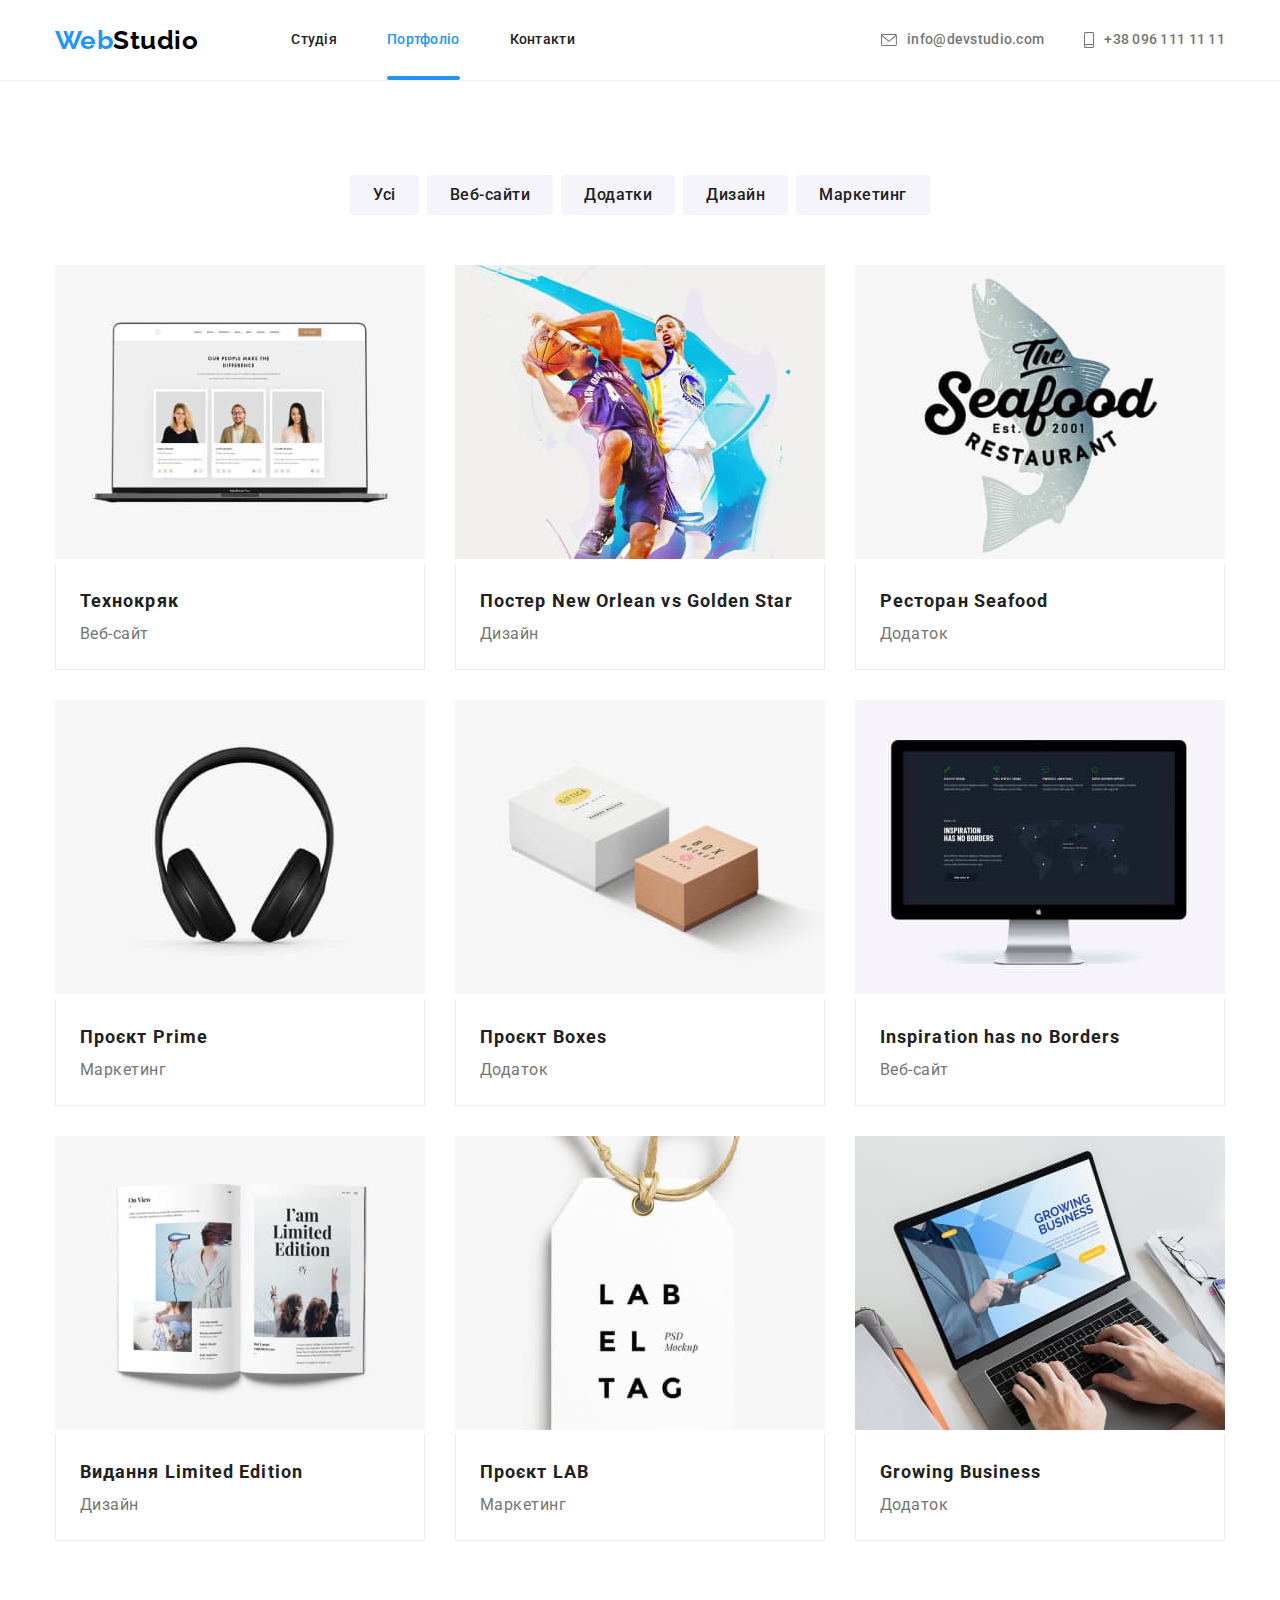
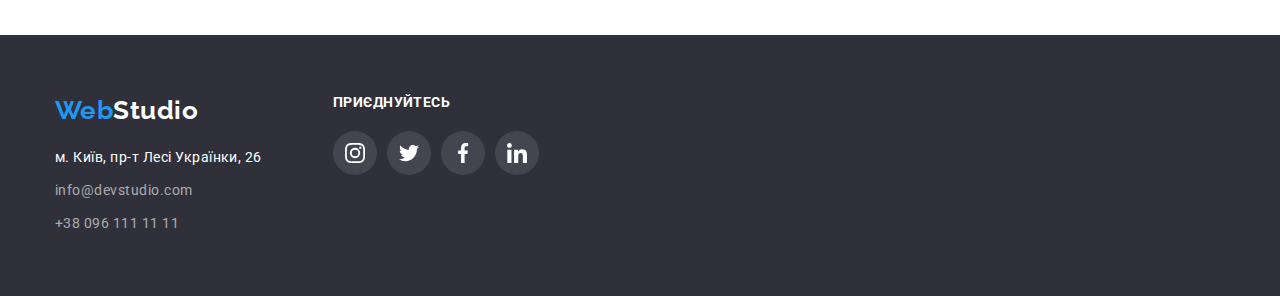
==== portfolio.html @ 19945518 "Выполнил пункт "Оформление" и "Открытие/закрытие модального окна" + Модальное окно без анимации" ====
<!DOCTYPE html>
<html lang="uk">
  <head>
    <meta charset="UTF-8" />
    <meta http-equiv="X-UA-Compatible" content="IE=edge" />
    <meta name="viewport" content="width=device-width, initial-scale=1.0" />
    <title>Портфоліо</title>
    <link rel="preconnect" href="https://fonts.googleapis.com" />
    <link rel="preconnect" href="https://fonts.gstatic.com" crossorigin />
    <link
      href="https://fonts.googleapis.com/css2?family=Raleway:wght@700&family=Roboto:wght@400;500;700;900&display=swap"
      rel="stylesheet"
    />
    <link
      rel="stylesheet"
      href="https://cdnjs.cloudflare.com/ajax/libs/modern-normalize/1.1.0/modern-normalize.min.css"
    />
    <link rel="stylesheet" href="./css/styles.css" />
  </head>
  <body>
    <header>
      <div class="container header-box">
        <nav class="main-nav">
          <a class="link logo" href="./index.html">Web<span class="logo-part">Studio</span></a>
          <ul class="site-nav">
            <li class="item">
              <a class="link menu-link" href="./index.html">Студія</a>
            </li>
            <li class="item">
              <a class="link menu-link active-page" href="./portfolio.html">Портфоліо</a>
            </li>
            <li class="item">
              <a class="link menu-link" href="">Контакти</a>
            </li>
          </ul>
        </nav>
        <ul class="contacts-list">
          <li class="item">
            <a class="link header-contacts" href="mailto:info@devstudio.com">
              <svg class="icon icon-contacts" width="16" height="12">
                <use href="./images/icons.svg#icon-mail"></use>
              </svg>
              info@devstudio.com
            </a>
          </li>
          <li class="item">
            <a class="link header-contacts" href="tel:+380961111111">
              <svg class="icon icon-contacts" width="10" height="16">
                <use href="./images/icons.svg#icon-call"></use>
              </svg>
              +38 096 111 11 11
            </a>
          </li>
        </ul>
      </div>
    </header>
    <main>
      <section class="filter-box">
        <div class="container">
          <h1 hidden>Портфоліо</h1>
          <ul class="filter-list">
            <li class="item">
              <button class="filter" type="button">Усі</button>
            </li>
            <li class="item">
              <button class="filter" type="button">Веб-сайти</button>
            </li>
            <li class="item">
              <button class="filter" type="button">Додатки</button>
            </li>
            <li class="item">
              <button class="filter" type="button">Дизайн</button>
            </li>
            <li class="item">
              <button class="filter" type="button">Маркетинг</button>
            </li>
          </ul>
          <ul class="portfolio-list">
            <li class="portfolio-item">
              <div class="project-img-box">
                <p class="project-overlay">
                  Ресурс пропонує комплексні пропозиції з різним рівнем функціоналу та сервісів. Все
                  це дозволить відвідувачу отримати вичерпні відомості про компанію чи приватну
                  особу.
                </p>
                <img src="./images/examle(1).jpg" alt="Веб-сайт на ноубуці" width="370" />
              </div>
              <div class="project-desc">
                <h2 class="project-name">Технокряк</h2>
                <p class="project-category">Веб-сайт</p>
              </div>
            </li>
            <li class="portfolio-item">
              <div class="project-img-box">
                <p class="project-overlay">
                  Ресурс пропонує комплексні пропозиції з різним рівнем функціоналу та сервісів. Все
                  це дозволить відвідувачу отримати вичерпні відомості про компанію чи приватну
                  особу.
                </p>
                <img src="./images/examle(2).jpg" alt="2 баскетболіста" width="370" />
              </div>
              <div class="project-desc">
                <h2 class="project-name">
                  Постер <span lang="en">New Orlean vs Golden Star</span>
                </h2>
                <p class="project-category">Дизайн</p>
              </div>
            </li>
            <li class="portfolio-item">
              <div class="project-img-box">
                <p class="project-overlay">
                  Ресурс пропонує комплексні пропозиції з різним рівнем функціоналу та сервісів. Все
                  це дозволить відвідувачу отримати вичерпні відомості про компанію чи приватну
                  особу.
                </p>
                <img src="./images/examle(3).jpg" alt="Логотип ресторану" width="370" />
              </div>
              <div class="project-desc">
                <h2 class="project-name">Ресторан <span lang="en">Seafood</span></h2>
                <p class="project-category">Додаток</p>
              </div>
            </li>
            <li class="portfolio-item">
              <div class="project-img-box">
                <p class="project-overlay">
                  Ресурс пропонує комплексні пропозиції з різним рівнем функціоналу та сервісів. Все
                  це дозволить відвідувачу отримати вичерпні відомості про компанію чи приватну
                  особу.
                </p>
                <img src="./images/examle(4).jpg" alt="Навушники" width="370" />
              </div>
              <div class="project-desc">
                <h2 class="project-name">Проєкт <span lang="en">Prime</span></h2>
                <p class="project-category">Маркетинг</p>
              </div>
            </li>
            <li class="portfolio-item">
              <div class="project-img-box">
                <p class="project-overlay">
                  Ресурс пропонує комплексні пропозиції з різним рівнем функціоналу та сервісів. Все
                  це дозволить відвідувачу отримати вичерпні відомості про компанію чи приватну
                  особу.
                </p>
                <img src="./images/examle(5).jpg" alt="2 коробки" width="370" />
              </div>
              <div class="project-desc">
                <h2 class="project-name">Проєкт <span lang="en">Boxes</span></h2>
                <p class="project-category">Додаток</p>
              </div>
            </li>
            <li class="portfolio-item">
              <div class="project-img-box">
                <p class="project-overlay">
                  Ресурс пропонує комплексні пропозиції з різним рівнем функціоналу та сервісів. Все
                  це дозволить відвідувачу отримати вичерпні відомості про компанію чи приватну
                  особу.
                </p>
                <img src="./images/examle(6).jpg" alt="Веб-сайт на моніторі" width="370" />
              </div>
              <div class="project-desc">
                <h2 lang="en" class="project-name">Inspiration has no Borders</h2>
                <p class="project-category">Веб-сайт</p>
              </div>
            </li>
            <li class="portfolio-item">
              <div class="project-img-box">
                <p class="project-overlay">
                  Ресурс пропонує комплексні пропозиції з різним рівнем функціоналу та сервісів. Все
                  це дозволить відвідувачу отримати вичерпні відомості про компанію чи приватну
                  особу.
                </p>
                <img src="./images/examle(7).jpg" alt="Журнал" width="370" />
              </div>
              <div class="project-desc">
                <h2 class="project-name">Видання <span lang="en">Limited Edition</span></h2>
                <p class="project-category">Дизайн</p>
              </div>
            </li>
            <li class="portfolio-item">
              <div class="project-img-box">
                <p class="project-overlay">
                  Ресурс пропонує комплексні пропозиції з різним рівнем функціоналу та сервісів. Все
                  це дозволить відвідувачу отримати вичерпні відомості про компанію чи приватну
                  особу.
                </p>
                <img src="./images/examle(8).jpg" alt="Етикетка" width="370" />
              </div>
              <div class="project-desc">
                <h2 class="project-name">Проєкт <span lang="en">LAB</span></h2>
                <p class="project-category">Маркетинг</p>
              </div>
            </li>
            <li class="portfolio-item">
              <div class="project-img-box">
                <p class="project-overlay">
                  Ресурс пропонує комплексні пропозиції з різним рівнем функціоналу та сервісів. Все
                  це дозволить відвідувачу отримати вичерпні відомості про компанію чи приватну
                  особу.
                </p>
                <img
                  src="./images/examle(9).jpg"
                  alt="Чоловічі руки печатають на ноутбуці"
                  width="370"
                />
              </div>
              <div class="project-desc">
                <h2 lang="en" class="project-name">Growing Business</h2>
                <p class="project-category">Додаток</p>
              </div>
            </li>
          </ul>
        </div>
      </section>
    </main>
    <footer>
      <div class="container footer-box">
        <div class="footer-contacts">
          <a class="link logo" href="./index.html">Web<span class="logo-piece">Studio</span></a>
          <address class="address">
            <ul>
              <li class="item contacts-address">м. Київ, пр-т Лесі Українки, 26</li>
              <li class="item">
                <a class="link footer-contacts" href="mailto:info@devstudio.com"
                  >info@devstudio.com</a
                >
              </li>
              <li class="item">
                <a class="link footer-contacts" href="tel:++380961111111">+38 096 111 11 11</a>
              </li>
            </ul>
          </address>
        </div>
        <div class="footer-links">
          <p class="links-title">Приєднуйтесь</p>
          <ul class="links-list">
            <li>
              <a class="footer-link" href="#">
                <svg class="footer-link-icon">
                  <use href="./images/icons.svg#icon-instagram-2"></use>
                </svg>
              </a>
            </li>

            <li>
              <a class="footer-link" href="#">
                <svg class="footer-link-icon">
                  <use href="./images/icons.svg#icon-twitter-1"></use>
                </svg>
              </a>
            </li>

            <li>
              <a class="footer-link" href="#">
                <svg class="footer-link-icon">
                  <use href="./images/icons.svg#icon-facebook-1"></use>
                </svg>
              </a>
            </li>

            <li>
              <a class="footer-link" href="#">
                <svg class="footer-link-icon">
                  <use href="./images/icons.svg#icon-linkedin-1"></use>
                </svg>
              </a>
            </li>
          </ul>
        </div>
      </div>
    </footer>
  </body>
</html>
---- css/styles.css ----
:root {
  --title-color: #212121;
  --focus-color: #2196f3;
  --text-color: #757575;
}

*,
*::before,
*::after {
  box-sizing: border-box;
}

body {
  margin: 0;
  color: var(--text-color);

  font-family: 'Roboto', sans-serif;
  letter-spacing: 0.03em;
}

ul {
  padding: 0;
  margin: 0;
  list-style: none;
}

h1,
h2,
h3,
h4,
h5,
h6,
p {
  margin: 0;
}

h2,
h3 {
  color: var(--title-color);
}

.container {
  margin-left: auto;
  margin-right: auto;
  width: 1200px;
  padding-left: 15px;
  padding-right: 15px;
}

/* a {
    text-decoration: none;
} */
.link {
  color: inherit;
  text-decoration: none;
}

.link:hover,
.link:focus {
  color: var(--focus-color);
}

/* Header */
header {
  border-bottom: 1px solid #eeeeee;
}

.header-box {
  display: flex;
  align-items: center;
}
/* Логотип */
.logo {
  color: var(--focus-color);

  font-family: 'Raleway', sans-serif;
  font-weight: 700;
  font-size: 26px;
  line-height: 1.19;
}

.header-box .logo {
  margin-right: 93px;
}

.logo-part {
  color: #000;
}

/* Навигация */
.main-nav {
  display: flex;
  align-items: center;
}

.site-nav {
  display: flex;
}

.site-nav .item:not(:last-child) {
  margin-right: 50px;
}

.menu-link {
  padding-top: 32px;
  padding-bottom: 32px;

  display: block;

  color: var(--title-color);
  font-weight: 500;
  font-size: 14px;
  line-height: 1.14;
  letter-spacing: 0.02em;
}

.active-page {
  position: relative;
  color: var(--focus-color);
}

.active-page::after {
  content: '';

  position: absolute;
  bottom: 0;

  display: block;
  width: 100%;
  height: 4px;

  border-radius: 2px;
  background-color: var(--focus-color);
}

.contacts-list {
  display: flex;
  margin-left: auto;
}

.contacts-list > .item:first-child {
  margin-right: 40px;
}

.header-contacts {
  display: flex;
  align-items: center;

  font-weight: 500;
  font-size: 14px;
  line-height: 1.14;
  letter-spacing: 0.02em;
}

/* Hero */
.hero {
  max-width: 1600px;
  padding-top: 200px;
  padding-bottom: 200px;
  margin-left: auto;
  margin-right: auto;

  background-image: linear-gradient(to right, rgba(47, 48, 58, 0.4), rgba(47, 48, 58, 0.4)),
    url(../images/background.jpg);
  background-repeat: no-repeat;
  background-position: center;
  background-size: 1600px;

  text-align: center;
}

h1 {
  margin-bottom: 30px;
  margin-left: auto;
  margin-right: auto;
  width: 696px;

  color: #fff;

  font-weight: 900;
  font-size: 44px;
  line-height: 1.36;
  text-align: center;
  letter-spacing: 0.06em;
  text-transform: uppercase;
}

.button {
  display: inline-block;
  padding-top: 10px;
  padding-bottom: 10px;
  padding-left: 24px;
  padding-right: 24px;

  background-color: var(--focus-color);
  color: #fff;

  border: 1px solid transparent;
  border-radius: 4px;

  font-family: 'Roboto', sans-serif;
  font-weight: 700;
  font-size: 16px;
  line-height: 1.88;
  text-align: center;
  letter-spacing: 0.06em;

  cursor: pointer;
}

/* Преимущества */
.advances-box {
  padding-top: 94px;
  padding-bottom: 94px;
}

.advances {
  display: flex;
}

.advances .item:not(:last-child) {
  margin-right: 30px;
}

.advances-subtitle {
  margin-bottom: 10px;
  font-weight: 700;
  font-size: 14px;
  line-height: 1.14;
  text-transform: uppercase;
}

.advances-text {
  font-size: 14px;
  line-height: 1.71;
}

/* Функции */
.functions-box {
  padding-bottom: 94px;
}

.functions {
  display: flex;
}

.title {
  margin-bottom: 50px;

  font-weight: 700;
  font-size: 36px;
  line-height: 1.16;
  text-align: center;
}

.functions > .item:not(:last-child) {
  margin-right: 30px;
}

.functions-image-box {
  position: relative;
}

.function-name {
  position: absolute;
  width: 100%;
  height: 70px;
  bottom: 0;

  display: flex;
  justify-content: center;
  align-items: center;

  font-weight: 700;
  font-size: 14px;
  line-height: 1.14;
  text-align: center;
  text-transform: uppercase;

  color: #ffffff;
  background-color: rgba(47, 48, 58, 0.8);
}

.function-image {
  display: block;
}

/* Команда */
.team-box {
  padding-top: 94px;
  padding-bottom: 94px;

  background-color: #f5f4fa;
}

.team-list {
  display: flex;
}

.team-member {
  padding-bottom: 30px;

  background-color: #fff;
  box-shadow: 0px 1px 3px rgba(0, 0, 0, 0.12), 0px 1px 1px rgba(0, 0, 0, 0.14),
    0px 2px 1px rgba(0, 0, 0, 0.2);
  width: 270px;
  font-size: 16px;
  line-height: 1.19;
  text-align: center;
}

.team-member:not(:last-child) {
  margin-right: 30px;
}

.member-name {
  margin-top: 30px;
  margin-bottom: 10px;

  font-weight: 500;
  font-size: 16px;
}

.member-contacts-list {
  display: flex;
  align-items: center;
  margin-top: 16px;
  padding-right: 32px;
  padding-left: 32px;
  gap: 10px;
}

.link-contact {
  display: block;
  padding: 12px;
  width: 44px;
  height: 44px;
}

.link-contact:hover,
.link-contact:focus {
  border-radius: 50%;
  background-color: var(--focus-color);
}
.icon-contact {
  width: 20px;
  height: 20px;
  object-position: 50% 50%;

  fill: #afb1b8;
}

.link-contact:hover > .icon-contact {
  fill: #fff;
}

.link-contact:focus > .icon-contact {
  fill: #fff;
}

/* Footer */
footer {
  padding-top: 60px;
  padding-bottom: 60px;

  background-color: #2f303a;
}

footer .logo {
  display: block;
  margin-bottom: 20px;
}

.footer-box {
  display: flex;
}

.footer-contacts {
  margin-right: 70px;
}

.logo-piece {
  color: #fff;
}

.address {
  font-style: normal;
  font-size: 14px;
  line-height: 1.71;
}

.address .item:not(:last-child) {
  margin-bottom: 9px;
}

.contacts-address {
  color: #fff;
}

.footer-contacts {
  color: rgba(255, 255, 255, 0.6);
}

.contacts:hover,
.contacts:focus {
  color: var(--focus-color);
}

.links-title {
  margin-bottom: 20px;

  font-weight: 700;
  font-size: 14px;
  line-height: 1.14;
  text-transform: uppercase;

  color: #fff;
}

.links-list {
  display: flex;
  gap: 10px;
}

.footer-link {
  display: block;
  width: 44px;
  height: 44px;
  padding: 12px;
  border-radius: 50%;
  background-color: rgba(255, 255, 255, 0.1);
}

.footer-link:hover,
.footer-link:focus {
  background-color: var(--focus-color);
}

.footer-link-icon {
  width: 20px;
  height: 20px;
  object-position: center;

  fill: #fff;
}

/* Портфолио */
/* Фильтр */
.filter-box {
  padding-top: 94px;
  padding-bottom: 94px;
}

.filter-list {
  display: flex;
  justify-content: center;
  margin-bottom: 50px;
}

.filter {
  padding-top: 6px;
  padding-bottom: 6px;
  padding-left: 22px;
  padding-right: 22px;

  color: var(--title-color);
  background-color: #f5f4fa;

  border: 1px solid transparent;
  border-radius: 4px;

  font-family: 'Roboto', sans-serif;
  font-weight: 500;
  font-size: 16px;
  line-height: 1.62;
  text-align: center;
  letter-spacing: 0.03em;

  cursor: pointer;
}

.filter:hover,
.filter:focus {
  color: #fff;
  background-color: var(--focus-color);
  box-shadow: 0px 3px 1px rgba(0, 0, 0, 0.1), 0px 1px 2px rgba(0, 0, 0, 0.08),
    0px 2px 2px rgba(0, 0, 0, 0.12);
}

.filter-list .item:not(:last-child) {
  margin-right: 8px;
}

/* Портфолио-список */
.portfolio-list {
  display: flex;
  flex-wrap: wrap;
  gap: 30px;
}

.portfolio-item {
  flex-basis: calc((100% - 60px) / 3);
}

.portfolio-item:hover {
  box-shadow: 0px 1px 1px rgba(0, 0, 0, 0.12), 0px 4px 4px rgba(0, 0, 0, 0.06),
    1px 4px 6px rgba(0, 0, 0, 0.16);
}

.project-img-box {
  position: relative;
  overflow: hidden;
}

.project-overlay {
  position: absolute;
  width: 100%;
  height: 100%;
  top: 0;
  transform: translateY(100%);
  opacity: 0;

  transition: transform 250ms cubic-bezier(0.4, 0, 0.2, 1);

  padding: 63px 24px;

  background-color: rgba(33, 150, 243, 0.9);
  font-size: 18px;
  color: #ffffff;
}

.portfolio-item:hover .project-overlay {
  transform: translateY(0);
  opacity: 1;
}

.project-name {
  font-weight: 700;
  font-size: 18px;
  line-height: 2;
  letter-spacing: 0.06em;
}

.project-category {
  font-size: 16px;
  line-height: 1.88;
}

.project-desc {
  padding: 20px 24px;

  border-right: 1px solid #eeeeee;
  border-left: 1px solid #eeeeee;
  border-bottom: 1px solid #eeeeee;
}

.link:hover > .icon {
  fill: var(--focus-color);
}

.link:focus > .icon {
  fill: var(--focus-color);
}

/* Иконки */
.icon-contacts {
  margin-right: 10px;

  fill: var(--text-color);
}

.icon-advances {
  display: flex;
  justify-content: center;
  align-items: center;
  height: 120px;

  margin-bottom: 30px;

  background-color: #f5f4fa;
  border-radius: 4px;
}

/* Клиенты */
.clients-box {
  padding-top: 94px;
  padding-bottom: 94px;
}

.clients {
  display: flex;
  gap: 30px;
}

.client-link {
  display: block;
  width: 170px;

  border: 1px solid #afb1b8;
  border-radius: 4px;
}

.clients-icons {
  width: 106px;
  height: 60px;

  fill: #afb1b8;
}

.client-link:hover,
.client-link:focus {
  border-color: var(--focus-color);
}

.client-link:hover .icon {
  fill: var(--focus-color);
}

.client-link:focus .icon {
  fill: var(--focus-color);
}

.client-flex-box {
  display: flex;
  justify-content: center;
  align-items: center;

  height: 92px;
}

.backdrop {
  position: fixed;
  top: 0;
  left: 0;
  width: 100%;
  height: 100%;
  background-color: rgba(0, 0, 0, 0.2);
}

.backdrop.is-hidden {
  opacity: 0;
  pointer-events: none;
}

.modal {
  position: absolute;
  top: 50%;
  left: 50%;
  transform: translate(-50%, -50%);

  width: 528px;
  height: 581px;
  padding: 8px;

  background-color: #fff;
}
.modal-button-close {
  display: block;
  height: 30px;
  width: 30px;
  margin-left: auto;

  border-radius: 50%;

  color: #000;
  background-color: #fff;
  text-align: center;
  border: 1px solid rgba(0, 0, 0, 0.1);

  cursor: pointer;
}
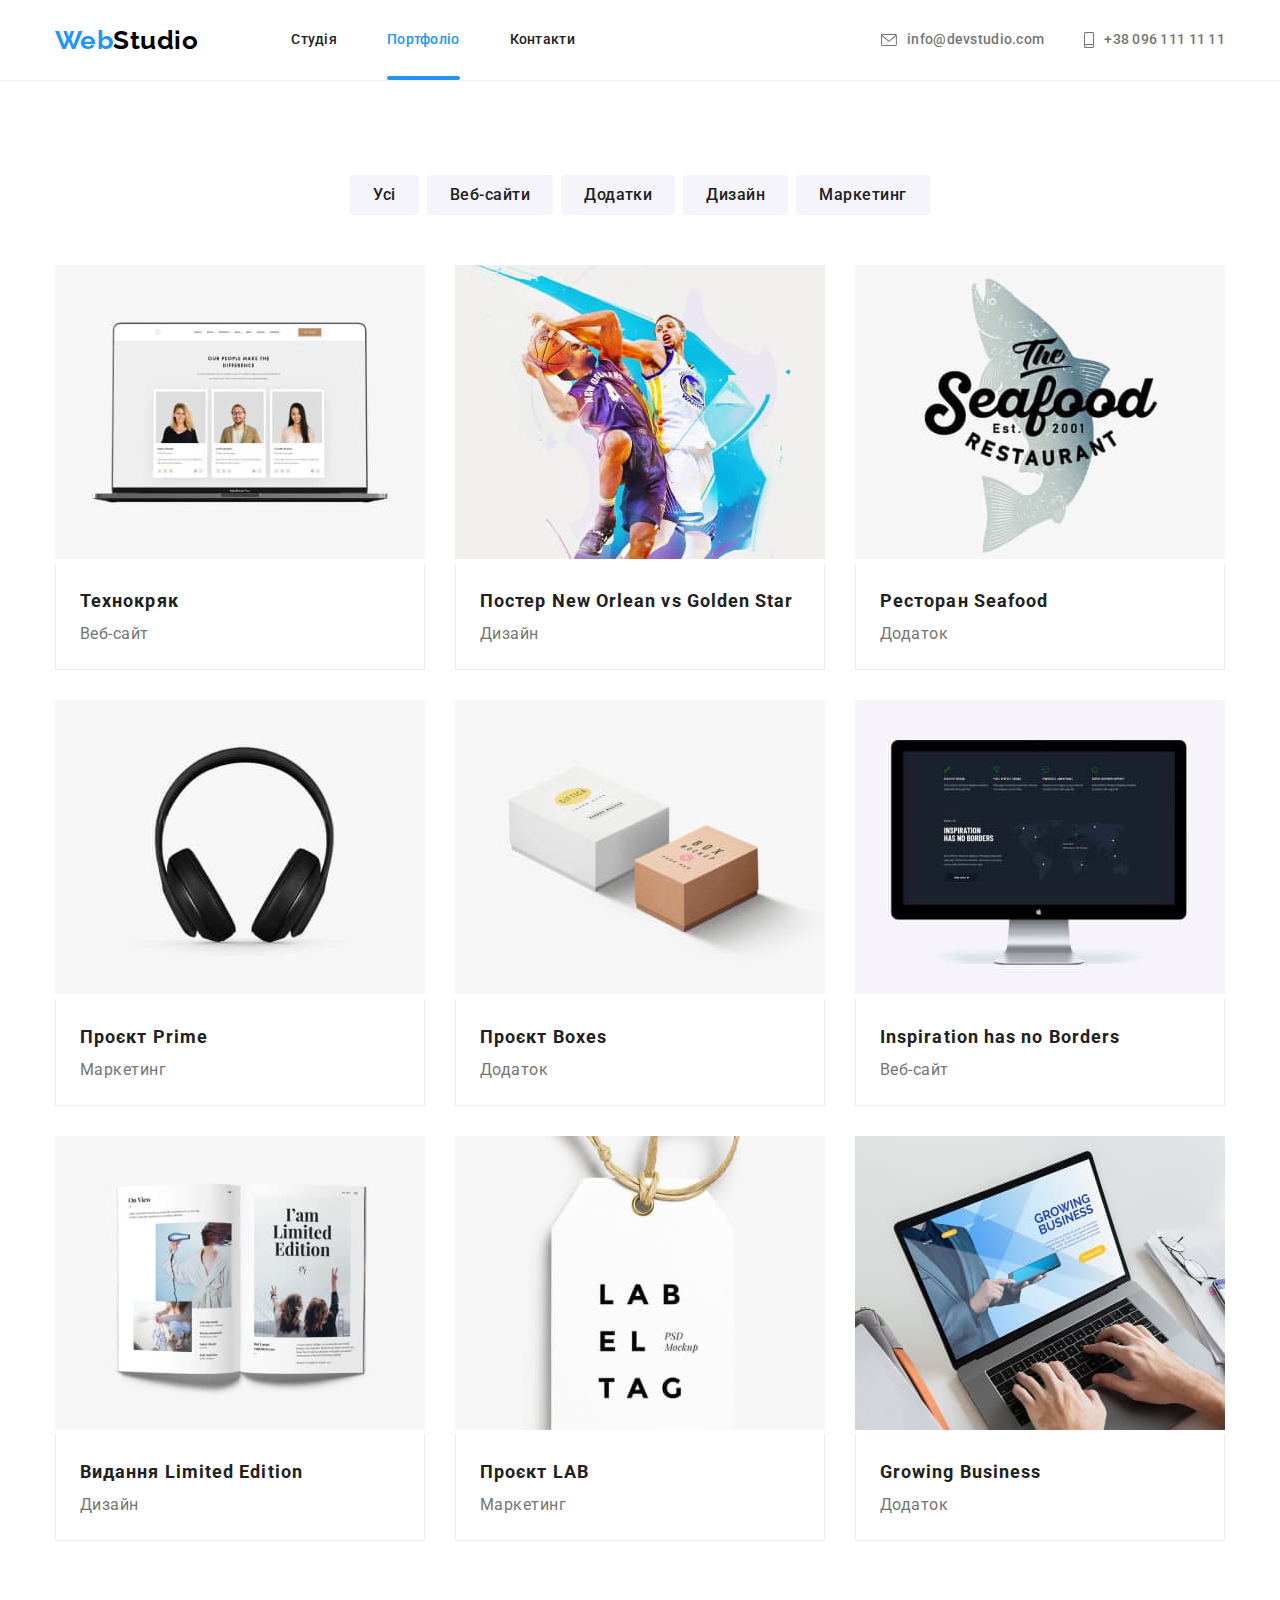
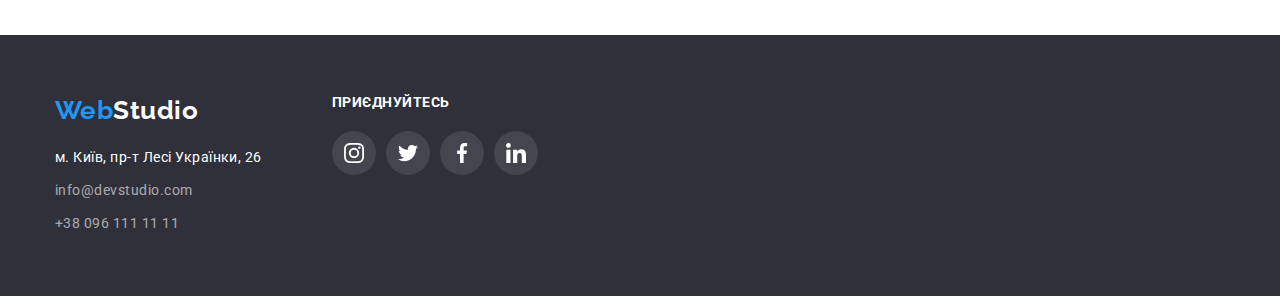
==== commit 9ca7fdbc: "Доработка" ====
--- a/portfolio.html
+++ b/portfolio.html
@@ -37,7 +37,7 @@
         <ul class="contacts-list">
           <li class="item">
             <a class="link header-contacts" href="mailto:info@devstudio.com">
-              <svg class="icon icon-contacts" width="16" height="12">
+              <svg class="icon-contacts" width="16" height="12">
                 <use href="./images/icons.svg#icon-mail"></use>
               </svg>
               info@devstudio.com
@@ -45,7 +45,7 @@
           </li>
           <li class="item">
             <a class="link header-contacts" href="tel:+380961111111">
-              <svg class="icon icon-contacts" width="10" height="16">
+              <svg class="icon-contacts" width="10" height="16">
                 <use href="./images/icons.svg#icon-call"></use>
               </svg>
               +38 096 111 11 11
@@ -220,12 +220,10 @@
             <ul>
               <li class="item contacts-address">м. Київ, пр-т Лесі Українки, 26</li>
               <li class="item">
-                <a class="link footer-contacts" href="mailto:info@devstudio.com"
-                  >info@devstudio.com</a
-                >
+                <a class="link contacts" href="mailto:info@devstudio.com">info@devstudio.com</a>
               </li>
               <li class="item">
-                <a class="link footer-contacts" href="tel:++380961111111">+38 096 111 11 11</a>
+                <a class="link contacts" href="tel:++380961111111">+38 096 111 11 11</a>
               </li>
             </ul>
           </address>
--- a/css/styles.css
+++ b/css/styles.css
@@ -53,6 +53,7 @@
 .link {
   color: inherit;
   text-decoration: none;
+  transition: color 250ms cubic-bezier(0.4, 0, 0.2, 1);
 }
 
 .link:hover,
@@ -150,6 +151,21 @@
   font-size: 14px;
   line-height: 1.14;
   letter-spacing: 0.02em;
+}
+
+.icon-contacts {
+  margin-right: 10px;
+
+  fill: var(--text-color);
+  transition: fill 250ms cubic-bezier(0.4, 0, 0.2, 1);
+}
+
+.link:hover > .icon-contacts {
+  fill: var(--focus-color);
+}
+
+.link:focus > .icon-contacts {
+  fill: var(--focus-color);
 }
 
 /* Hero */
@@ -335,6 +351,9 @@
   padding: 12px;
   width: 44px;
   height: 44px;
+
+  transition: border-radius 250ms cubic-bezier(0.4, 0, 0.2, 1),
+    background-color 250ms cubic-bezier(0.4, 0, 0.2, 1);
 }
 
 .link-contact:hover,
@@ -348,6 +367,7 @@
   object-position: 50% 50%;
 
   fill: #afb1b8;
+  transition: fill 250ms cubic-bezier(0.4, 0, 0.2, 1);
 }
 
 .link-contact:hover > .icon-contact {
@@ -397,10 +417,10 @@
   color: #fff;
 }
 
-.footer-contacts {
+.contacts {
   color: rgba(255, 255, 255, 0.6);
-}
-
+  transition: color 250ms cubic-bezier(0.4, 0, 0.2, 1);
+}
 .contacts:hover,
 .contacts:focus {
   color: var(--focus-color);
@@ -429,6 +449,8 @@
   padding: 12px;
   border-radius: 50%;
   background-color: rgba(255, 255, 255, 0.1);
+
+  transition: background-color 250ms cubic-bezier(0.4, 0, 0.2, 1);
 }
 
 .footer-link:hover,
@@ -477,6 +499,10 @@
   letter-spacing: 0.03em;
 
   cursor: pointer;
+
+  transition: color 250ms cubic-bezier(0.4, 0, 0.2, 1),
+    background-color 250ms cubic-bezier(0.4, 0, 0.2, 1),
+    box-shadow 250ms cubic-bezier(0.4, 0, 0.2, 1);
 }
 
 .filter:hover,
@@ -500,6 +526,8 @@
 
 .portfolio-item {
   flex-basis: calc((100% - 60px) / 3);
+
+  transition: box-shadow 250ms cubic-bezier(0.4, 0, 0.2, 1);
 }
 
 .portfolio-item:hover {
@@ -520,7 +548,8 @@
   transform: translateY(100%);
   opacity: 0;
 
-  transition: transform 250ms cubic-bezier(0.4, 0, 0.2, 1);
+  transition: transform 250ms cubic-bezier(0.4, 0, 0.2, 1),
+    opacity 250ms cubic-bezier(0.4, 0, 0.2, 1);
 
   padding: 63px 24px;
 
@@ -554,20 +583,7 @@
   border-bottom: 1px solid #eeeeee;
 }
 
-.link:hover > .icon {
-  fill: var(--focus-color);
-}
-
-.link:focus > .icon {
-  fill: var(--focus-color);
-}
-
 /* Иконки */
-.icon-contacts {
-  margin-right: 10px;
-
-  fill: var(--text-color);
-}
 
 .icon-advances {
   display: flex;
@@ -598,6 +614,8 @@
 
   border: 1px solid #afb1b8;
   border-radius: 4px;
+
+  transition: border-color 250ms cubic-bezier(0.4, 0, 0.2, 1);
 }
 
 .clients-icons {
@@ -605,6 +623,7 @@
   height: 60px;
 
   fill: #afb1b8;
+  transition: fill 250ms cubic-bezier(0.4, 0, 0.2, 1);
 }
 
 .client-link:hover,
@@ -612,11 +631,11 @@
   border-color: var(--focus-color);
 }
 
-.client-link:hover .icon {
+.client-link:hover .clients-icons {
   fill: var(--focus-color);
 }
 
-.client-link:focus .icon {
+.client-link:focus .clients-icons {
   fill: var(--focus-color);
 }
 
@@ -628,6 +647,7 @@
   height: 92px;
 }
 
+/* Модалка */
 .backdrop {
   position: fixed;
   top: 0;
@@ -635,18 +655,28 @@
   width: 100%;
   height: 100%;
   background-color: rgba(0, 0, 0, 0.2);
+
+  opacity: 1;
+  transition: opacity 250ms cubic-bezier(0.4, 0, 0.2, 1),
+    visibility 250ms cubic-bezier(0.4, 0, 0.2, 1);
 }
 
 .backdrop.is-hidden {
   opacity: 0;
   pointer-events: none;
+  visibility: hidden;
+}
+
+.backdrop.is-hidden .modal {
+  transform: translate(-50%, -50%) scale(0.9);
 }
 
 .modal {
   position: absolute;
   top: 50%;
   left: 50%;
-  transform: translate(-50%, -50%);
+  transform: translate(-50%, -50%) scale(1);
+  transition: transform 250ms cubic-bezier(0.4, 0, 0.2, 1);
 
   width: 528px;
   height: 581px;
@@ -654,6 +684,7 @@
 
   background-color: #fff;
 }
+
 .modal-button-close {
   display: block;
   height: 30px;
